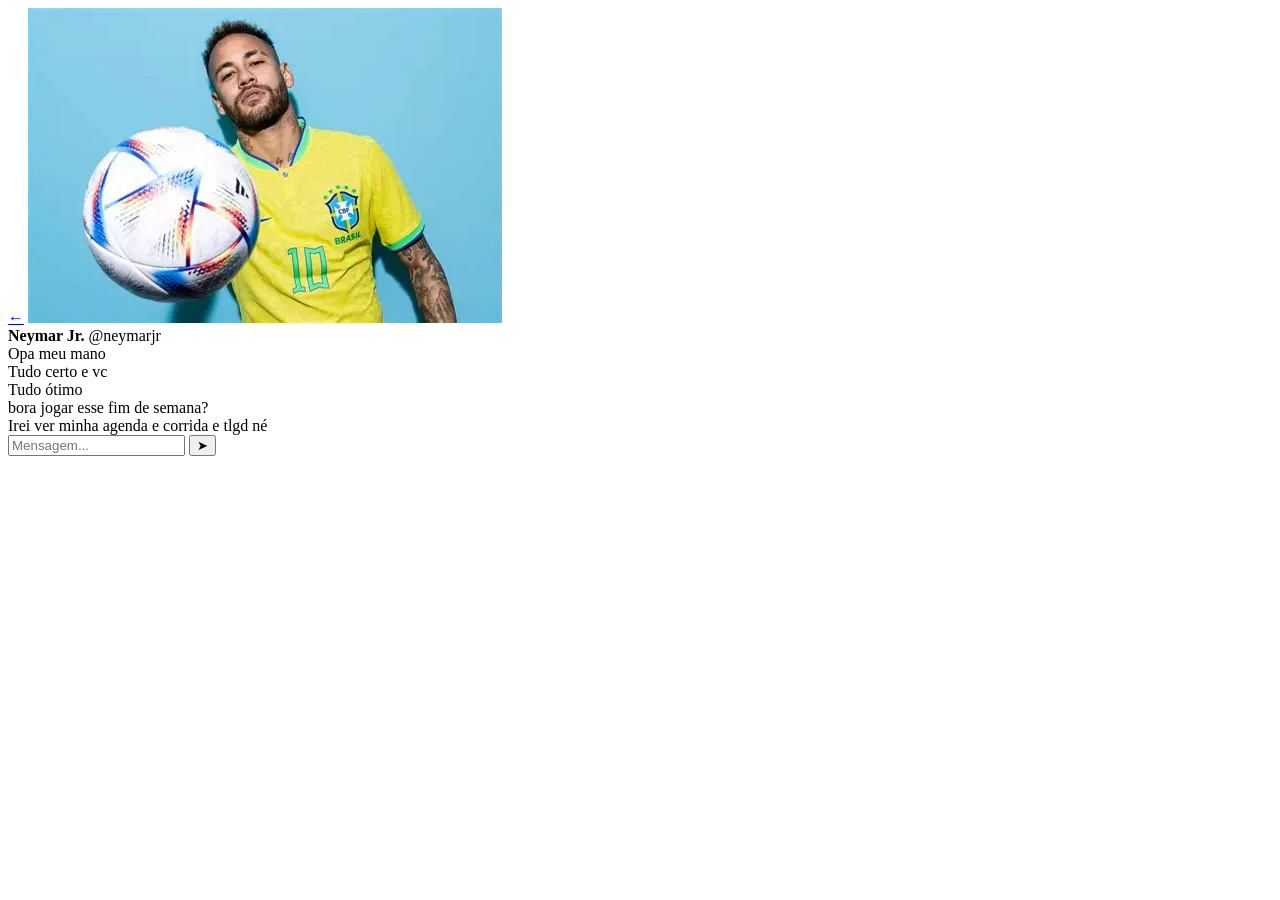
==== mensagem.html @ 6b9cda78 "Add files via upload" ====
<!DOCTYPE html>
<html lang="pt-br">
<head>
    <meta charset="UTF-8">
    <meta name="viewport" content="width=device-width, initial-scale=1.0">
    <title>Mensagens</title>
    <link rel="stylesheet" href="css/mensagem.css">
    <link rel="stylesheet" href="css/codigos.css">
</head>

<body>

    <div class="chat">

        <!-- Cabeçalho -->
        <header class="topo">
            <a href="index.html" class="voltar">←</a>

            <img src="ney.webp" alt="Neymar Jr." class="foto">

            <div class="nome">
                <strong>Neymar Jr.</strong>
                <span>@neymarjr</span>
            </div>
        </header>

        <main class="mensagens">

            <div class="mensagem recebida">
                Opa meu mano 
            </div>

            <div class="mensagem enviada">
                Tudo certo e vc
            </div>

            <div class="mensagem recebida">
                Tudo ótimo
            </div>
            
            <div class="mensagem enviada">
                bora jogar esse fim de semana?
            </div>

            <div class="mensagem recebida">
                Irei ver minha agenda e corrida e tlgd né
            </div>

        </main>
        <footer class="campo">

            <input 
                type="text" 
                placeholder="Mensagem..."
            >

            <button>➤</button>

        </footer>

    </div>

</body>
</html>
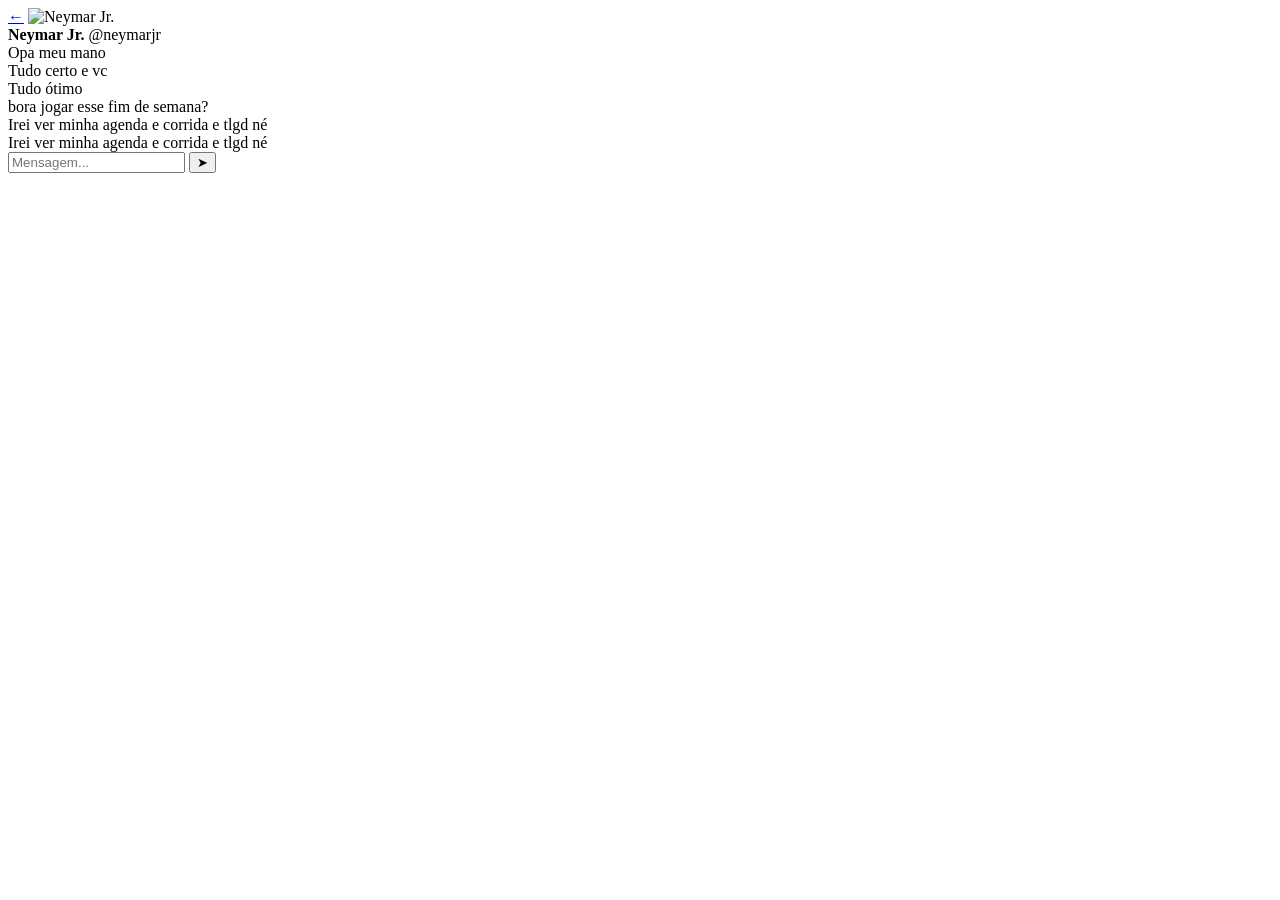
==== commit ca368659: "Update mensagem.html" ====
--- a/mensagem.html
+++ b/mensagem.html
@@ -4,15 +4,13 @@
     <meta charset="UTF-8">
     <meta name="viewport" content="width=device-width, initial-scale=1.0">
     <title>Mensagens</title>
-    <link rel="stylesheet" href="css/mensagem.css">
-    <link rel="stylesheet" href="css/codigos.css">
+    <link rel="stylesheet" href="mensagem.css">
+    <link rel="stylesheet" href="codigos.css">
 </head>
 
 <body>
 
     <div class="chat">
-
-        <!-- Cabeçalho -->
         <header class="topo">
             <a href="index.html" class="voltar">←</a>
 
@@ -46,6 +44,10 @@
                 Irei ver minha agenda e corrida e tlgd né
             </div>
 
+            <div class="mensagem recebida">
+                Irei ver minha agenda e corrida e tlgd né
+            </div>
+
         </main>
         <footer class="campo">
 
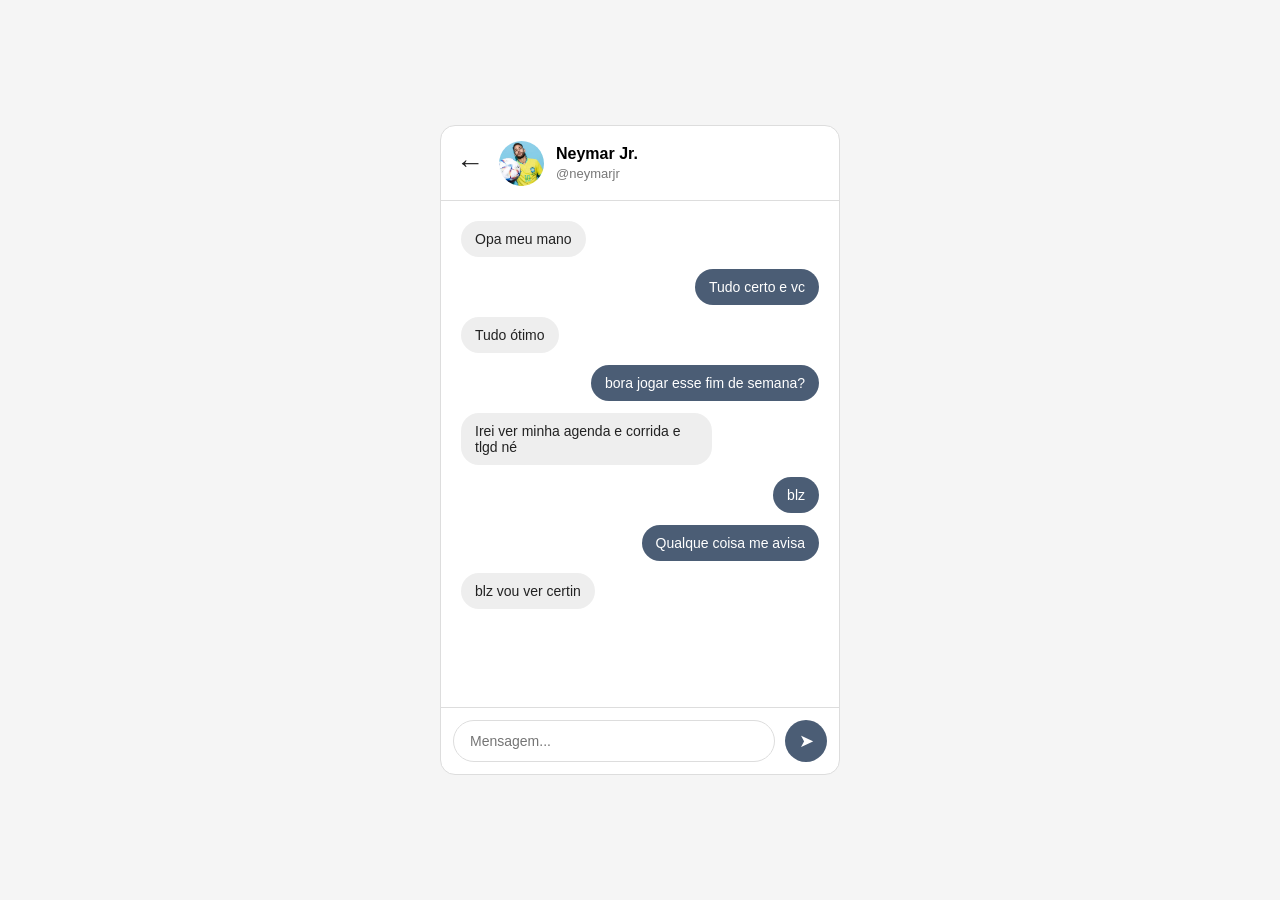
==== commit d2f9b409: "Update mensagem.html" ====
--- a/mensagem.html
+++ b/mensagem.html
@@ -44,8 +44,16 @@
                 Irei ver minha agenda e corrida e tlgd né
             </div>
 
+            <div class="mensagem enviada">
+                blz
+            </div>
+
+             <div class="mensagem enviada">
+                Qualque coisa me avisa
+            </div>
+
             <div class="mensagem recebida">
-                Irei ver minha agenda e corrida e tlgd né
+                blz vou ver certin
             </div>
 
         </main>
--- a/codigos.css
+++ b/codigos.css
@@ -0,0 +1,164 @@
+* {
+    box-sizing: border-box;
+    margin: 0;
+    padding: 0;
+}
+
+body {
+    font-family: Arial, sans-serif;
+    background-color: #f5f5f5;
+
+    display: flex;
+    justify-content: center;
+    align-items: center;
+
+    min-height: 100vh;
+}
+
+.chat {
+    width: 400px;
+    height: 650px;
+
+    background-color: white;
+
+    border: 1px solid #ddd;
+    border-radius: 15px;
+
+    display: flex;
+    flex-direction: column;
+
+    overflow: hidden;
+}
+
+/* Cabeçalho */
+
+.topo {
+    height: 75px;
+
+    display: flex;
+    align-items: center;
+
+    padding: 10px 15px;
+
+    border-bottom: 1px solid #ddd;
+}
+
+.voltar {
+    font-size: 28px;
+    color: #222;
+    text-decoration: none;
+
+    margin-right: 15px;
+}
+
+.foto {
+    width: 45px;
+    height: 45px;
+
+    border-radius: 50%;
+
+    object-fit: cover;
+
+    margin-right: 12px;
+}
+
+.nome {
+    display: flex;
+    flex-direction: column;
+}
+
+.nome strong {
+    font-size: 16px;
+}
+
+.nome span {
+    color: #777;
+    font-size: 13px;
+
+    margin-top: 3px;
+}
+
+/* Mensagens */
+
+.mensagens {
+    flex: 1;
+
+    padding: 20px;
+
+    display: flex;
+    flex-direction: column;
+
+    gap: 12px;
+
+    overflow-y: auto;
+}
+
+.mensagem {
+    max-width: 70%;
+
+    padding: 10px 14px;
+
+    border-radius: 18px;
+
+    font-size: 14px;
+}
+
+.recebida {
+    align-self: flex-start;
+
+    background-color: #eeeeee;
+
+    color: #222;
+}
+
+.enviada {
+    align-self: flex-end;
+
+    background-color: #4b5d75;
+
+    color: white;
+}
+
+/* Campo de mensagem */
+
+.campo {
+    display: flex;
+
+    gap: 10px;
+
+    padding: 12px;
+
+    border-top: 1px solid #ddd;
+}
+
+.campo input {
+    flex: 1;
+
+    height: 42px;
+
+    border: 1px solid #ddd;
+    border-radius: 22px;
+
+    padding: 0 16px;
+
+    font-size: 14px;
+
+    outline: none;
+}
+
+.campo button {
+    width: 42px;
+    height: 42px;
+
+    border: none;
+
+    border-radius: 50%;
+
+    background-color: #4b5d75;
+
+    color: white;
+
+    font-size: 18px;
+
+    cursor: pointer;
+}
